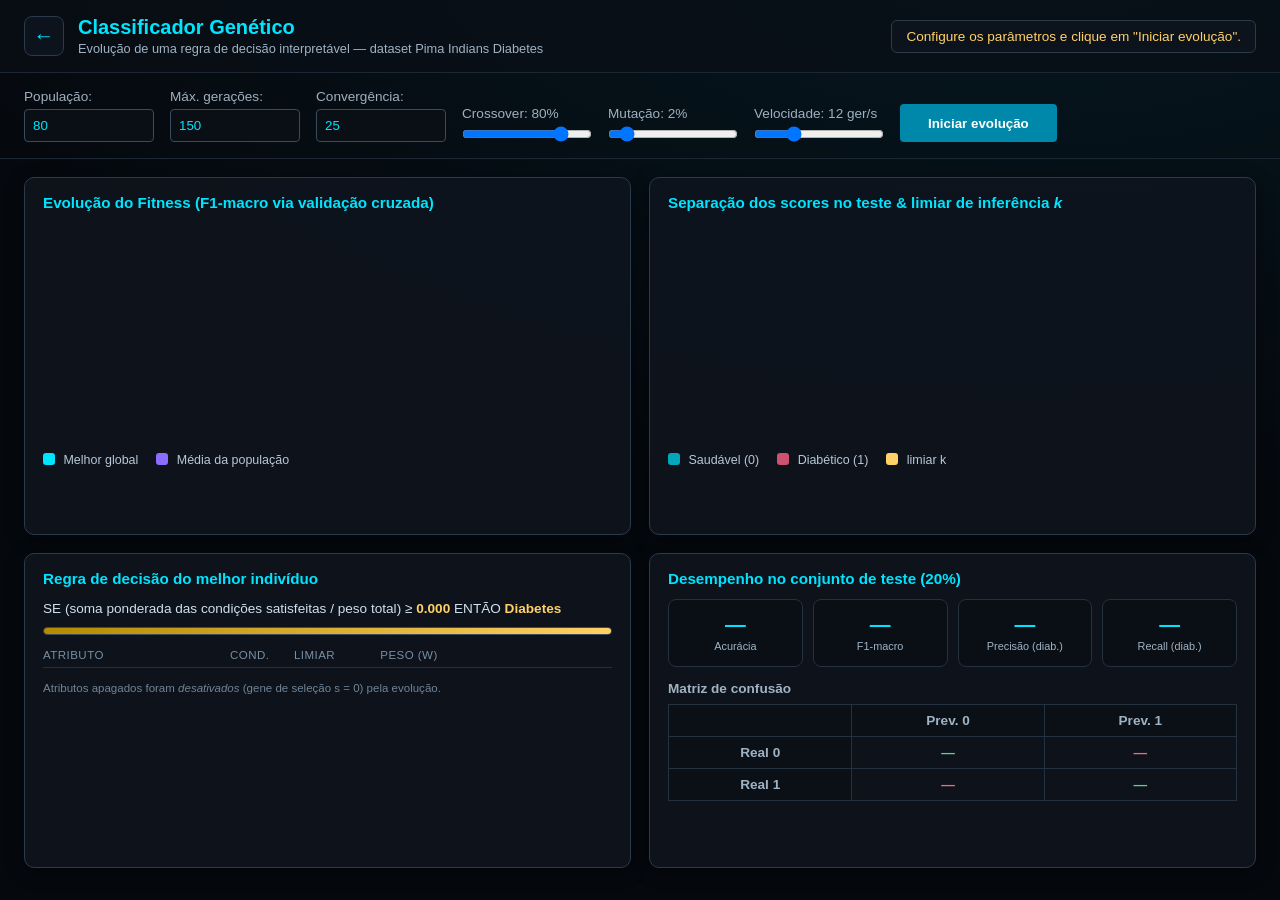
==== classificador.html @ 8c6fdf3b "feat: new page" ====
<!DOCTYPE html>
<html lang="pt-BR">

<head>
    <meta charset="UTF-8">
    <meta name="viewport" content="width=device-width, initial-scale=1.0">
    <title>Classificador Genético — Diabetes (Pima)</title>
    <link rel="icon"
        href="data:image/svg+xml,<svg xmlns='http://www.w3.org/2000/svg' viewBox='0 0 100 100'><text y='.9em' font-size='90'>🧬</text></svg>">
    <link rel="stylesheet" href="style.css">
    <link rel="stylesheet" href="classificador.css">
</head>

<body class="classificador-page">
    <header id="cls-header">
        <div class="cls-title">
            <a href="index.html" class="cls-back" title="Voltar à demonstração visual">←</a>
            <div>
                <h1>Classificador Genético</h1>
                <p>Evolução de uma regra de decisão interpretável — dataset Pima Indians Diabetes</p>
            </div>
        </div>
        <div id="cls-status">Configure os parâmetros e clique em "Iniciar evolução".</div>
    </header>

    <div id="cls-controls">
        <div class="control-group">
            <label for="clsPop">População:</label>
            <input type="number" id="clsPop" value="80" min="10" max="500">
        </div>
        <div class="control-group">
            <label for="clsGen">Máx. gerações:</label>
            <input type="number" id="clsGen" value="150" min="1" max="1000">
        </div>
        <div class="control-group">
            <label for="clsPatience">Convergência:</label>
            <input type="number" id="clsPatience" value="25" min="1" max="200">
        </div>
        <div class="control-group">
            <label for="clsCrossover">Crossover: <span id="clsCrossoverVal">80%</span></label>
            <input type="range" id="clsCrossover" value="80" min="0" max="100" step="1">
        </div>
        <div class="control-group">
            <label for="clsMutation">Mutação: <span id="clsMutationVal">2%</span></label>
            <input type="range" id="clsMutation" value="2" min="0" max="20" step="1">
        </div>
        <div class="control-group">
            <label for="clsSpeed">Velocidade: <span id="clsSpeedVal">12 ger/s</span></label>
            <input type="range" id="clsSpeed" value="12" min="1" max="40" step="1">
        </div>
        <button id="clsStartBtn">Iniciar evolução</button>
    </div>

    <main id="cls-dashboard">
        <!-- Curva de fitness -->
        <section class="cls-card">
            <h2>Evolução do Fitness (F1-macro via validação cruzada)</h2>
            <canvas id="fitnessCanvas"></canvas>
            <div class="cls-legend-inline">
                <span><i class="dot dot-best"></i> Melhor global</span>
                <span><i class="dot dot-avg"></i> Média da população</span>
            </div>
        </section>

        <!-- Histograma de scores -->
        <section class="cls-card">
            <h2>Separação dos scores no teste &amp; limiar de inferência <em>k</em></h2>
            <canvas id="histCanvas"></canvas>
            <div class="cls-legend-inline">
                <span><i class="dot dot-healthy"></i> Saudável (0)</span>
                <span><i class="dot dot-diab"></i> Diabético (1)</span>
                <span><i class="dot dot-k"></i> limiar k</span>
            </div>
        </section>

        <!-- Regra de decisão evoluída -->
        <section class="cls-card cls-rule">
            <h2>Regra de decisão do melhor indivíduo</h2>
            <p class="cls-rule-intro">SE (soma ponderada das condições satisfeitas / peso total) &ge;
                <strong id="kValue">0.000</strong> ENTÃO <strong>Diabetes</strong></p>
            <div class="rule-kbar"><span class="rule-kfill" id="kFill"></span></div>
            <div class="rule-head">
                <span>Atributo</span><span>cond.</span><span>limiar</span><span>peso (w)</span><span></span>
            </div>
            <div id="ruleRows"></div>
            <p class="cls-hint">Atributos apagados foram <em>desativados</em> (gene de seleção s = 0) pela evolução.</p>
        </section>

        <!-- Métricas de teste -->
        <section class="cls-card cls-metrics">
            <h2>Desempenho no conjunto de teste (20%)</h2>
            <div class="metrics-grid">
                <div class="metric"><span id="mAcc">—</span><label>Acurácia</label></div>
                <div class="metric"><span id="mF1">—</span><label>F1-macro</label></div>
                <div class="metric"><span id="mPrec">—</span><label>Precisão (diab.)</label></div>
                <div class="metric"><span id="mRec">—</span><label>Recall (diab.)</label></div>
            </div>
            <h3>Matriz de confusão</h3>
            <table class="cm">
                <tr><th></th><th>Prev. 0</th><th>Prev. 1</th></tr>
                <tr><th>Real 0</th><td class="cm-ok" id="cmTN">—</td><td class="cm-bad" id="cmFP">—</td></tr>
                <tr><th>Real 1</th><td class="cm-bad" id="cmFN">—</td><td class="cm-ok" id="cmTP">—</td></tr>
            </table>
        </section>
    </main>

    <script src="classificador.js"></script>
</body>

</html>
---- style.css ----
* {
    box-sizing: border-box;
    margin: 0;
    padding: 0;
}

body, html {
    width: 100%;
    height: 100%;
    background-color: #000000; 
    font-family: 'Segoe UI', Tahoma, Geneva, Verdana, sans-serif;
    overflow: hidden;
    color: #ffffff;
}

#canvas {
    display: block;
    width: 100%;
    height: 100%;
    position: absolute;
    top: 0;
    left: 0;
    z-index: 1;
}

#ui-panel {
    position: absolute;
    top: 20px;
    left: 20px;
    background: rgba(15, 20, 30, 0.85);
    border: 1px solid #2a3b4c;
    padding: 20px;
    border-radius: 8px;
    z-index: 10;
    width: 300px;
    box-shadow: 0 4px 15px rgba(0, 0, 0, 0.5);
    backdrop-filter: blur(5px);
}

#ui-panel h2 {
    margin-bottom: 20px;
    font-size: 1.2rem;
    color: #00e5ff;
}

.control-group {
    margin-bottom: 15px;
    display: flex;
    flex-direction: column;
}

.control-group label {
    font-size: 0.85rem;
    margin-bottom: 5px;
    color: #a0b0c0;
}

.control-group input {
    padding: 8px;
    background: #0a0f15;
    border: 1px solid #3a4b5c;
    color: #00e5ff;
    border-radius: 4px;
}

.control-group input[type="range"] {
    padding: 0;
    background: transparent;
    border: none;
}

button {
    width: 100%;
    padding: 10px;
    background: #0088aa;
    border: none;
    color: white;
    border-radius: 4px;
    cursor: pointer;
    font-weight: bold;
    transition: background 0.2s;
}

button:hover {
    background: #00aacc;
}

#legend-panel {
    position: absolute;
    top: 20px;
    right: 20px;
    background: rgba(15, 20, 30, 0.85);
    border: 1px solid #2a3b4c;
    padding: 20px;
    border-radius: 8px;
    z-index: 10;
    width: 320px;
    max-height: 80vh;
    overflow-y: auto;
    box-shadow: 0 4px 15px rgba(0, 0, 0, 0.5);
    backdrop-filter: blur(5px);
}

#legend-panel h3 {
    margin-bottom: 15px;
    font-size: 1.1rem;
    color: #00e5ff;
}

#legend-panel ul {
    list-style-type: none;
}

#legend-panel li {
    font-size: 0.85rem;
    margin-bottom: 10px;
    color: #d0e0f0;
    line-height: 1.4;
}

#legend-panel li strong {
    color: #ffffff;
}

/* Estilização da barra de rolagem para combinar com o tema escuro */
#legend-panel::-webkit-scrollbar {
    width: 6px;
}

#legend-panel::-webkit-scrollbar-track {
    background: rgba(0, 0, 0, 0.3);
    border-radius: 4px;
}

#legend-panel::-webkit-scrollbar-thumb {
    background: #0088aa;
    border-radius: 4px;
}

#legend-panel::-webkit-scrollbar-thumb:hover {
    background: #00aacc;
}

#timeline-container {
    position: absolute;
    bottom: 30px;
    left: 50%;
    transform: translateX(-50%);
    width: 70%;
    background: rgba(15, 20, 30, 0.85);
    padding: 15px 25px;
    border-radius: 8px;
    z-index: 10;
    border: 1px solid #2a3b4c;
}

.timeline-info {
    display: flex;
    justify-content: space-between;
    margin-bottom: 10px;
    font-size: 0.9rem;
    font-weight: bold;
    color: #00e5ff;
}

input[type=range] {
    width: 100%;
    cursor: pointer;
}

.hidden {
    display: none !important;
}

.info-btn {
    position: absolute;
    bottom: 30px;
    left: 20px;
    width: auto;
    padding: 10px 20px;
    z-index: 10;
    background: rgba(15, 20, 30, 0.85);
    border: 1px solid #2a3b4c;
    box-shadow: 0 4px 15px rgba(0, 0, 0, 0.5);
}

.info-btn:hover {
    background: rgba(30, 45, 65, 0.95);
}

.custom-dialog {
    position: fixed;
    top: 50%;
    left: 50%;
    transform: translate(-50%, -50%);
    background: rgba(15, 20, 30, 0.95);
    border: 1px solid #2a3b4c;
    padding: 30px;
    border-radius: 8px;
    width: 450px;
    text-align: center;
    box-shadow: 0 4px 25px rgba(0, 0, 0, 0.8);
    color: #ffffff;
    z-index: 100;
}

.custom-dialog::backdrop {
    background: rgba(0, 0, 0, 0.7);
    backdrop-filter: blur(3px);
}

.logo-container {
    background: #ffffff;
    padding: 15px 20px;
    border-radius: 8px;
    margin-bottom: 20px;
    display: inline-block;
}

.dialog-logo {
    max-width: 250px;
    display: block;
}

.custom-dialog h3 {
    color: #00e5ff;
    margin-bottom: 15px;
}

.custom-dialog p {
    color: #d0e0f0;
    line-height: 1.5;
    margin-bottom: 25px;
    font-size: 0.95rem;
}

.close-btn {
    background: #cc3333;
}

.close-btn:hover {
    background: #ff4444;
}

/* Link de acesso ao classificador genético */
.cross-link {
    display: block;
    text-align: center;
    margin-top: 10px;
    padding: 10px;
    background: rgba(138, 109, 255, 0.18);
    border: 1px solid #5a4b9c;
    color: #c9bcff;
    border-radius: 4px;
    text-decoration: none;
    font-weight: bold;
    font-size: 0.9rem;
    transition: background 0.2s;
}

.cross-link:hover {
    background: rgba(138, 109, 255, 0.32);
}
---- classificador.css ----
/* ===== Página do Classificador Genético (dashboard) ===== */
.classificador-page {
    overflow: auto;
    display: flex;
    flex-direction: column;
    min-height: 100%;
    background:
        radial-gradient(1200px 600px at 80% -10%, rgba(0, 136, 170, 0.12), transparent),
        #05080d;
}

#cls-header {
    display: flex;
    align-items: center;
    justify-content: space-between;
    gap: 20px;
    flex-wrap: wrap;
    padding: 16px 24px;
    border-bottom: 1px solid #1c2733;
    background: rgba(10, 15, 22, 0.7);
}

.cls-title {
    display: flex;
    align-items: center;
    gap: 14px;
}

.cls-back {
    display: flex;
    align-items: center;
    justify-content: center;
    width: 40px;
    height: 40px;
    border-radius: 8px;
    border: 1px solid #2a3b4c;
    background: rgba(15, 20, 30, 0.85);
    color: #00e5ff;
    font-size: 1.3rem;
    text-decoration: none;
    transition: background 0.2s;
}

.cls-back:hover {
    background: rgba(30, 45, 65, 0.95);
}

#cls-header h1 {
    font-size: 1.25rem;
    color: #00e5ff;
}

#cls-header p {
    font-size: 0.8rem;
    color: #9fb3c5;
    margin-top: 2px;
}

#cls-status {
    font-size: 0.85rem;
    color: #ffd166;
    background: rgba(15, 20, 30, 0.85);
    border: 1px solid #2a3b4c;
    padding: 8px 14px;
    border-radius: 6px;
    max-width: 100%;
}

/* Barra de controles */
#cls-controls {
    display: flex;
    flex-wrap: wrap;
    align-items: flex-end;
    gap: 16px;
    padding: 16px 24px;
    border-bottom: 1px solid #1c2733;
}

#cls-controls .control-group {
    margin-bottom: 0;
    min-width: 130px;
    flex: 0 0 auto;
}

#cls-controls button {
    width: auto;
    padding: 10px 28px;
    align-self: flex-end;
    height: 38px;
}

/* Grid do dashboard */
#cls-dashboard {
    display: grid;
    grid-template-columns: 1fr 1fr;
    gap: 18px;
    padding: 18px 24px 32px;
    flex: 1;
}

.cls-card {
    background: rgba(15, 20, 30, 0.85);
    border: 1px solid #2a3b4c;
    border-radius: 10px;
    padding: 16px 18px;
    box-shadow: 0 4px 18px rgba(0, 0, 0, 0.4);
    display: flex;
    flex-direction: column;
}

.cls-card h2 {
    font-size: 0.95rem;
    color: #00e5ff;
    margin-bottom: 12px;
}

.cls-card h3 {
    font-size: 0.85rem;
    color: #9fb3c5;
    margin: 14px 0 8px;
}

#fitnessCanvas,
#histCanvas {
    width: 100%;
    height: 220px;
    display: block;
}

.cls-legend-inline {
    display: flex;
    gap: 18px;
    margin-top: 10px;
    font-size: 0.78rem;
    color: #b8c8d8;
    flex-wrap: wrap;
}

.dot {
    display: inline-block;
    width: 12px;
    height: 12px;
    border-radius: 3px;
    margin-right: 5px;
    vertical-align: -1px;
}

.dot-best { background: #00e5ff; }
.dot-avg { background: #8a6dff; }
.dot-healthy { background: rgba(0, 229, 255, 0.7); }
.dot-diab { background: rgba(255, 99, 132, 0.8); }
.dot-k { background: #ffd166; }

/* Regra de decisão */
.cls-rule-intro {
    font-size: 0.85rem;
    color: #d0e0f0;
    line-height: 1.5;
    margin-bottom: 8px;
}

.cls-rule-intro strong { color: #ffd166; }

.rule-kbar {
    height: 8px;
    background: #0a0f15;
    border: 1px solid #3a4b5c;
    border-radius: 4px;
    overflow: hidden;
    margin-bottom: 14px;
}

.rule-kfill {
    display: block;
    height: 100%;
    background: linear-gradient(90deg, #b58a00, #ffd166);
    transition: width 0.25s ease;
}

.rule-head,
.rule-row {
    display: grid;
    grid-template-columns: 1.6fr 0.5fr 0.7fr 1.4fr 0.6fr;
    align-items: center;
    gap: 8px;
    font-size: 0.82rem;
}

.rule-head {
    color: #7790a5;
    font-size: 0.72rem;
    text-transform: uppercase;
    letter-spacing: 0.04em;
    padding-bottom: 6px;
    border-bottom: 1px solid #233140;
    margin-bottom: 4px;
}

.rule-row {
    padding: 5px 0;
    border-bottom: 1px solid rgba(35, 49, 64, 0.5);
    transition: opacity 0.25s ease;
}

.rule-feat {
    display: flex;
    flex-direction: column;
    color: #e6f0fa;
    line-height: 1.1;
}

.rule-feat small {
    color: #6f8498;
    font-size: 0.65rem;
}

.rule-op {
    font-weight: bold;
    color: #00e5ff;
    font-size: 1rem;
    text-align: center;
}

.rule-thr {
    color: #d0e0f0;
    font-variant-numeric: tabular-nums;
}

.rule-wbar {
    height: 8px;
    background: #0a0f15;
    border: 1px solid #3a4b5c;
    border-radius: 4px;
    overflow: hidden;
}

.rule-wfill {
    display: block;
    height: 100%;
    background: linear-gradient(90deg, #006c87, #00e5ff);
    transition: width 0.25s ease;
}

.rule-wval {
    color: #9fb3c5;
    text-align: right;
    font-variant-numeric: tabular-nums;
}

.rule-row.inactive {
    opacity: 0.28;
}

.cls-hint {
    font-size: 0.72rem;
    color: #6f8498;
    margin-top: 10px;
}

/* Métricas */
.metrics-grid {
    display: grid;
    grid-template-columns: repeat(4, 1fr);
    gap: 10px;
}

.metric {
    background: #0a0f15;
    border: 1px solid #233140;
    border-radius: 8px;
    padding: 12px 8px;
    text-align: center;
}

.metric span {
    display: block;
    font-size: 1.3rem;
    font-weight: bold;
    color: #00e5ff;
    font-variant-numeric: tabular-nums;
}

.metric label {
    font-size: 0.68rem;
    color: #9fb3c5;
}

.cm {
    border-collapse: collapse;
    font-size: 0.85rem;
}

.cm th,
.cm td {
    border: 1px solid #233140;
    padding: 8px 16px;
    text-align: center;
}

.cm th {
    color: #9fb3c5;
    font-weight: 600;
    background: rgba(10, 15, 21, 0.6);
}

.cm td {
    font-variant-numeric: tabular-nums;
    font-weight: bold;
}

.cm-ok { color: #4ade80; }
.cm-bad { color: #ff6384; }

/* Responsivo */
@media (max-width: 900px) {
    #cls-dashboard {
        grid-template-columns: 1fr;
    }
}
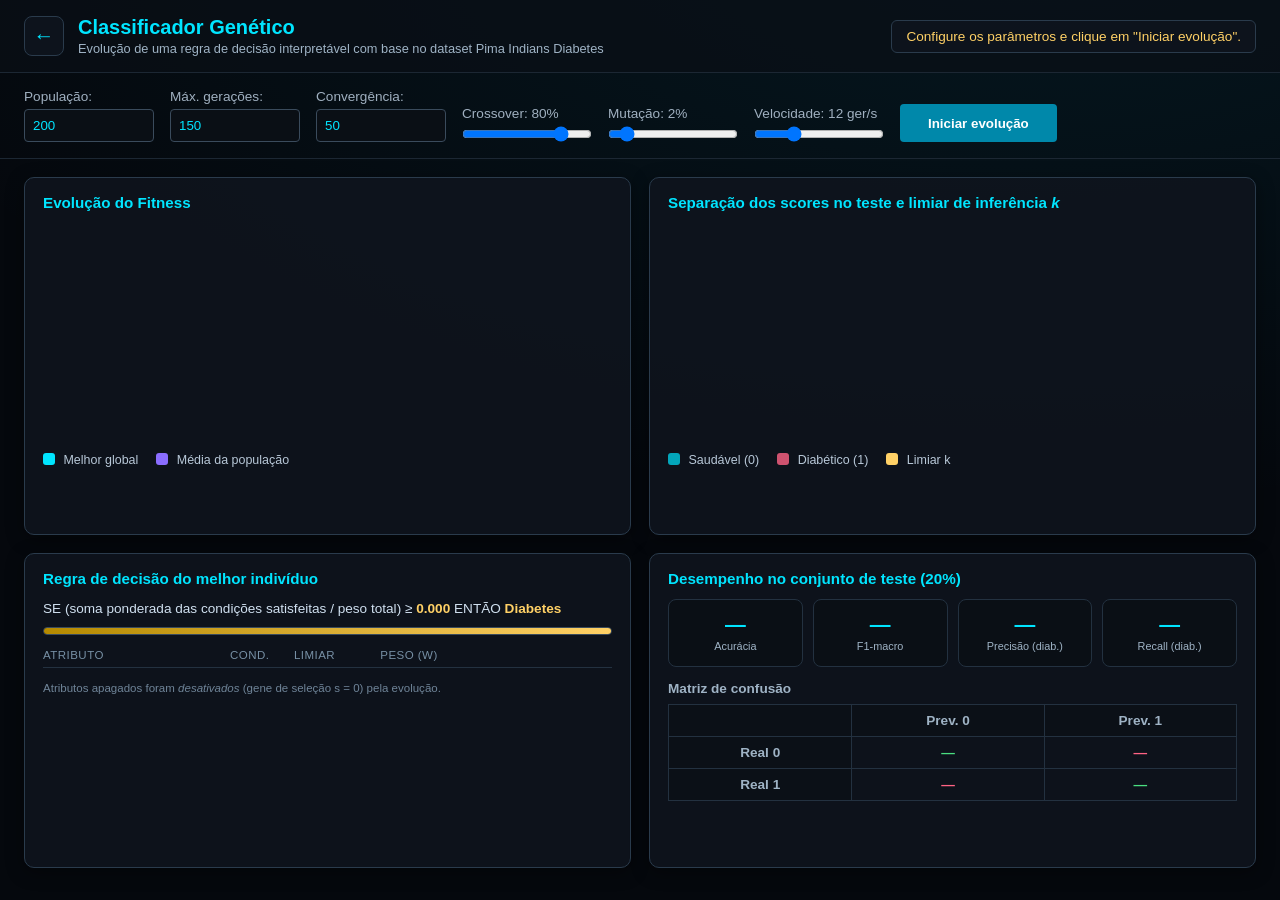
==== commit f69af074: "chore: just editing some text" ====
--- a/classificador.html
+++ b/classificador.html
@@ -4,7 +4,7 @@
 <head>
     <meta charset="UTF-8">
     <meta name="viewport" content="width=device-width, initial-scale=1.0">
-    <title>Classificador Genético — Diabetes (Pima)</title>
+    <title>Aplicação para inferência de diabetes</title>
     <link rel="icon"
         href="data:image/svg+xml,<svg xmlns='http://www.w3.org/2000/svg' viewBox='0 0 100 100'><text y='.9em' font-size='90'>🧬</text></svg>">
     <link rel="stylesheet" href="style.css">
@@ -17,7 +17,7 @@
             <a href="index.html" class="cls-back" title="Voltar à demonstração visual">←</a>
             <div>
                 <h1>Classificador Genético</h1>
-                <p>Evolução de uma regra de decisão interpretável — dataset Pima Indians Diabetes</p>
+                <p>Evolução de uma regra de decisão interpretável com base no dataset Pima Indians Diabetes</p>
             </div>
         </div>
         <div id="cls-status">Configure os parâmetros e clique em "Iniciar evolução".</div>
@@ -26,15 +26,15 @@
     <div id="cls-controls">
         <div class="control-group">
             <label for="clsPop">População:</label>
-            <input type="number" id="clsPop" value="80" min="10" max="500">
+            <input type="number" id="clsPop" value="200" min="10" max="500">
         </div>
         <div class="control-group">
             <label for="clsGen">Máx. gerações:</label>
-            <input type="number" id="clsGen" value="150" min="1" max="1000">
+            <input type="number" id="clsGen" value="150" min="1" max="500">
         </div>
         <div class="control-group">
             <label for="clsPatience">Convergência:</label>
-            <input type="number" id="clsPatience" value="25" min="1" max="200">
+            <input type="number" id="clsPatience" value="50" min="10" max="200">
         </div>
         <div class="control-group">
             <label for="clsCrossover">Crossover: <span id="clsCrossoverVal">80%</span></label>
@@ -54,7 +54,7 @@
     <main id="cls-dashboard">
         <!-- Curva de fitness -->
         <section class="cls-card">
-            <h2>Evolução do Fitness (F1-macro via validação cruzada)</h2>
+            <h2>Evolução do Fitness</h2>
             <canvas id="fitnessCanvas"></canvas>
             <div class="cls-legend-inline">
                 <span><i class="dot dot-best"></i> Melhor global</span>
@@ -64,12 +64,12 @@
 
         <!-- Histograma de scores -->
         <section class="cls-card">
-            <h2>Separação dos scores no teste &amp; limiar de inferência <em>k</em></h2>
+            <h2>Separação dos scores no teste e limiar de inferência <em>k</em></h2>
             <canvas id="histCanvas"></canvas>
             <div class="cls-legend-inline">
                 <span><i class="dot dot-healthy"></i> Saudável (0)</span>
                 <span><i class="dot dot-diab"></i> Diabético (1)</span>
-                <span><i class="dot dot-k"></i> limiar k</span>
+                <span><i class="dot dot-k"></i> Limiar k</span>
             </div>
         </section>
 
